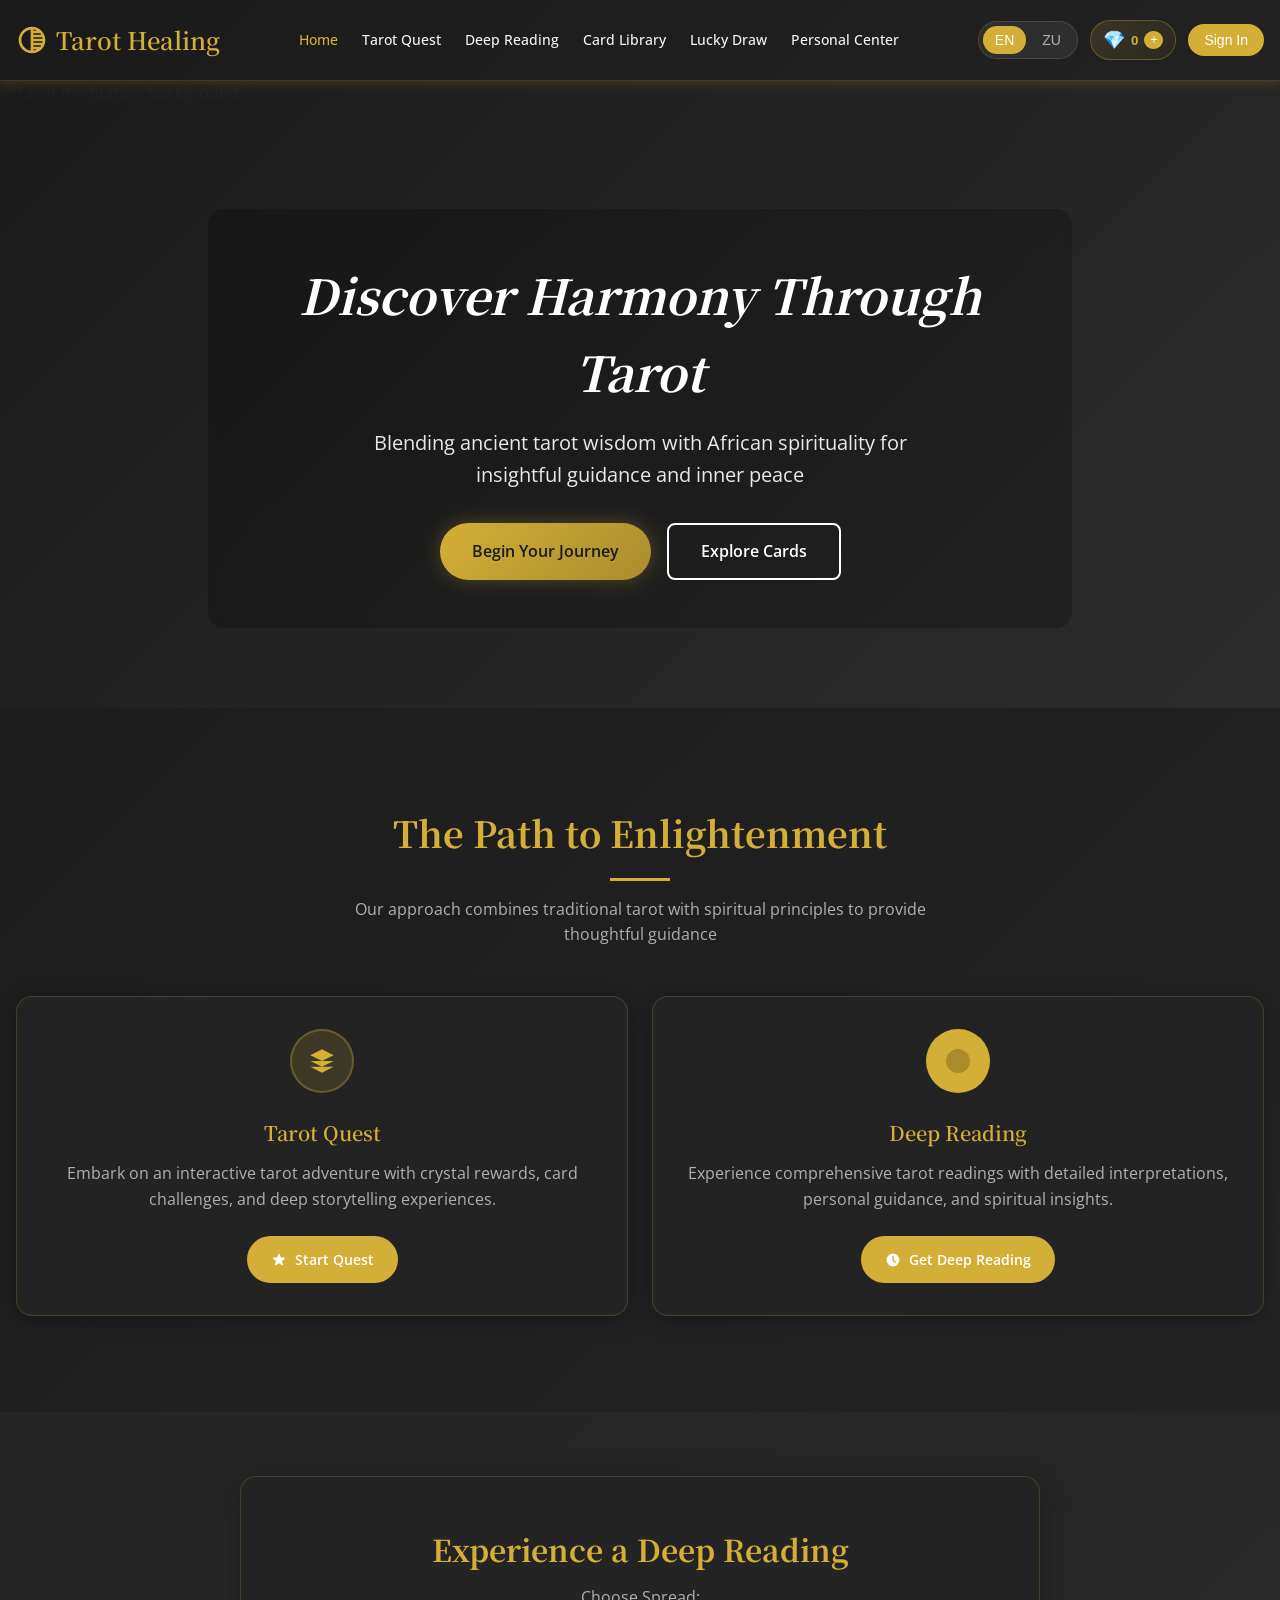
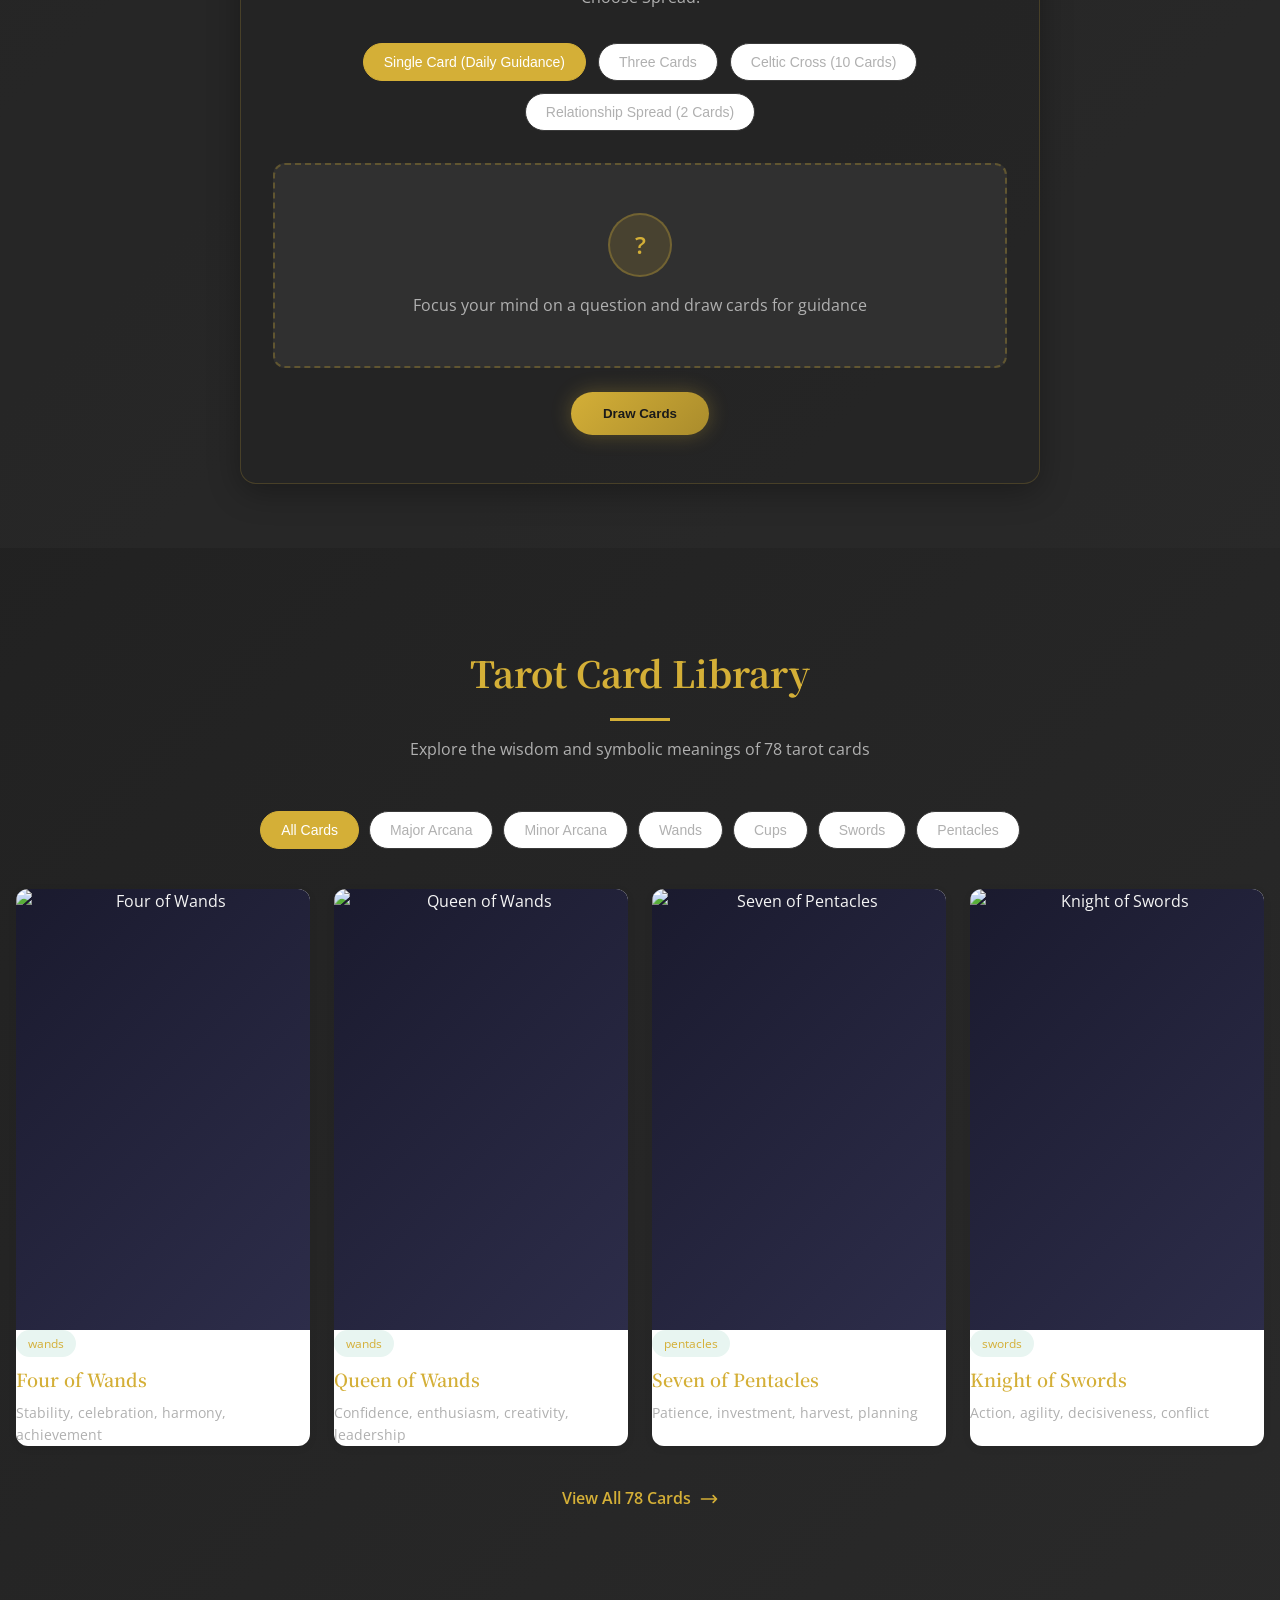
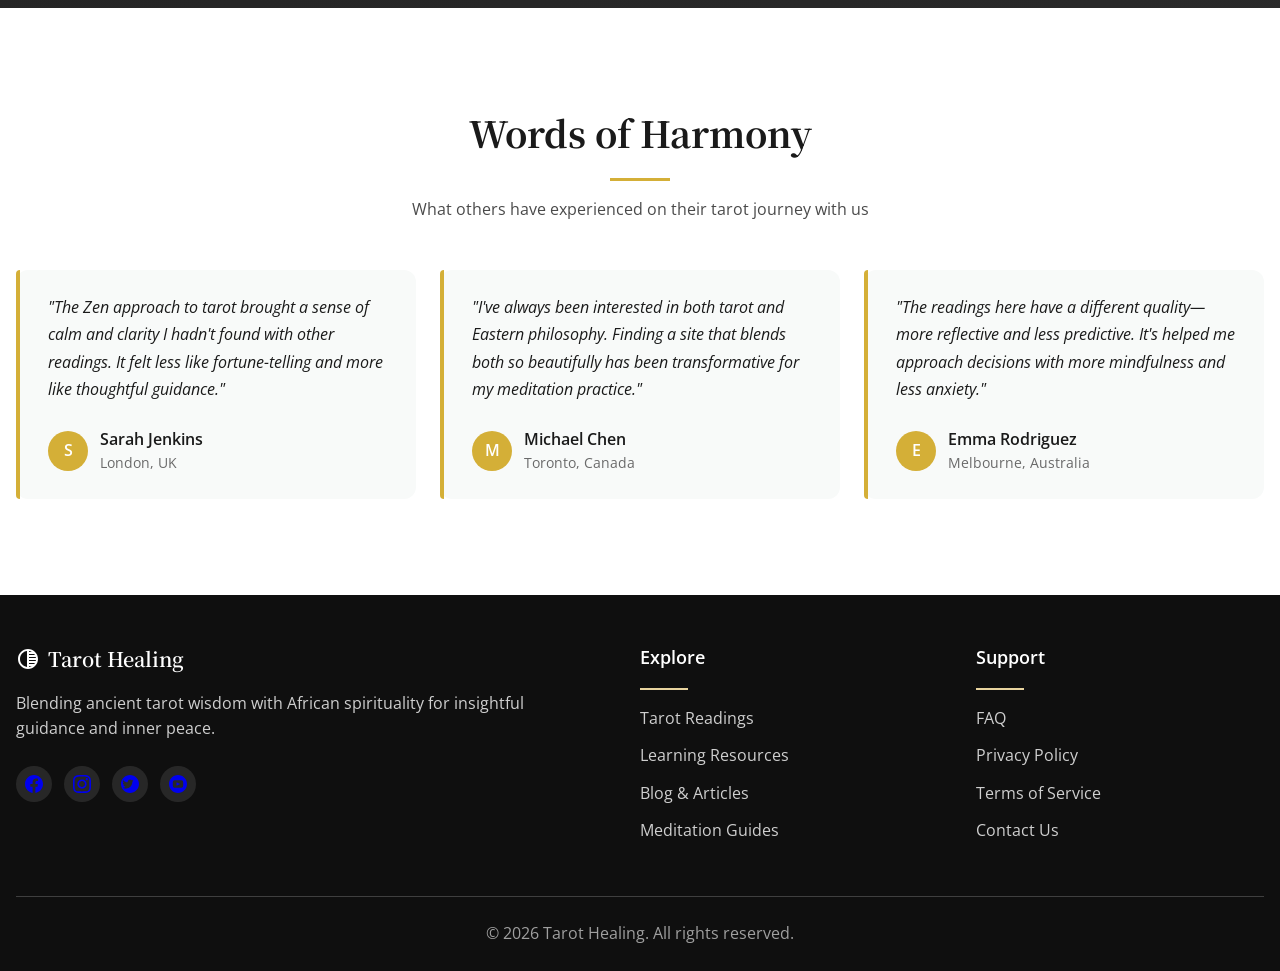
==== index.html @ b807c0f8 "feat:初始化代码" ====
<!DOCTYPE html>
<html lang="en">
<head>
    <meta charset="UTF-8">
    <meta name="viewport" content="width=device-width, initial-scale=1.0">
    <title>Tarot Healing - Spiritual Card Readings</title>
    <meta name="description" content="Blending ancient tarot wisdom with African spirituality for insightful guidance and inner peace">
    <link rel="preconnect" href="https://fonts.googleapis.com">
    <link rel="preconnect" href="https://fonts.gstatic.com" crossorigin>
    <link href="https://fonts.googleapis.com/css2?family=Noto+Serif+SC:wght@400;500;600;700&family=Open+Sans:wght@300;400;500;600;700&display=swap" rel="stylesheet">
    <link rel="stylesheet" href="styles.css">
</head>
<body>
    <!-- Header -->
    <header class="header">
        <div class="header-container">
            <nav class="header-nav">
                <!-- Logo -->
                <a href="index.html" class="logo">
                    <svg class="logo-icon" viewBox="0 0 24 24" fill="currentColor">
                        <path d="M12 2C6.48 2 2 6.48 2 12s4.48 10 10 10 10-4.48 10-10S17.52 2 12 2zm-1 17.93c-3.94-.49-7-3.85-7-7.93s3.05-7.44 7-7.93v15.86zm2-15.86c1.03.13 2 .45 2.87.93H13v-.93zM13 7h5.24c.25.31.48.65.68 1H13V7zm0 3h6.74c.08.33.15.66.19 1H13v-1zm0 9.93V19h2.87c-.87.48-1.84.8-2.87.93zM18.24 17H13v-1h5.92c-.2.35-.43.69-.68 1zm1.5-3H13v-1h6.93c-.04.34-.11.67-.19 1z"/>
                    </svg>
                    <span class="logo-text mystical-text">Tarot Healing</span>
                </a>

                <!-- Desktop Navigation -->
                <ul class="nav-menu">
                    <li><a href="index.html" class="nav-link active" data-i18n="home">Home</a></li>
                    <li><a href="tarot-quest.html" class="nav-link" data-i18n="tarotQuest">Tarot Quest</a></li>
                    <li><a href="deep-reading.html" class="nav-link" data-i18n="deepReading">Deep Reading</a></li>
                    <li><a href="card-library.html" class="nav-link" data-i18n="cardLibrary">Card Library</a></li>
                    <li><a href="lucky-draw.html" class="nav-link" data-i18n="luckyDraw">Lucky Draw</a></li>
                    <li><a href="personal-center.html" class="nav-link" data-i18n="personalCenter">Personal Center</a></li>
                </ul>

                <!-- Right Side Actions -->
                <div class="header-actions">
                    <!-- Language Switcher -->
                    <div class="lang-switcher">
                        <button class="lang-btn active" data-lang="en">EN</button>
                        <button class="lang-btn" data-lang="zu">ZU</button>
                    </div>

                    <!-- Crystal Balance -->
                    <button class="crystal-btn" id="crystalBtn">
                        <span class="crystal-icon">💎</span>
                        <span class="crystal-count" id="crystalCount">0</span>
                        <span class="crystal-plus">+</span>
                    </button>

                    <!-- Sign In Button -->
                    <button class="signin-btn" data-i18n="signIn">Sign In</button>

                    <!-- Mobile Menu Button -->
                    <button class="mobile-menu-btn" id="mobileMenuBtn">
                        <svg class="menu-icon" fill="none" stroke="currentColor" viewBox="0 0 24 24">
                            <path stroke-linecap="round" stroke-linejoin="round" stroke-width="2" d="M4 6h16M4 12h16M4 18h16"/>
                        </svg>
                    </button>
                </div>
            </nav>

            <!-- Mobile Navigation -->
            <div class="mobile-menu" id="mobileMenu">
                <div class="mobile-lang-switcher">
                    <button class="mobile-lang-btn active" data-lang="en">English</button>
                    <button class="mobile-lang-btn" data-lang="zu">isiZulu</button>
                </div>
                <ul class="mobile-nav-list">
                    <li><a href="index.html" class="mobile-nav-link active" data-i18n="home">Home</a></li>
                    <li><a href="tarot-quest.html" class="mobile-nav-link" data-i18n="tarotQuest">Tarot Quest</a></li>
                    <li><a href="deep-reading.html" class="mobile-nav-link" data-i18n="deepReading">Deep Reading</a></li>
                    <li><a href="card-library.html" class="mobile-nav-link" data-i18n="cardLibrary">Card Library</a></li>
                    <li><a href="lucky-draw.html" class="mobile-nav-link" data-i18n="luckyDraw">Lucky Draw</a></li>
                    <li><a href="daily-inspiration.html" class="mobile-nav-link" data-i18n="dailyInspiration">Daily Inspiration</a></li>
                    <li><a href="personal-center.html" class="mobile-nav-link" data-i18n="personalCenter">Personal Center</a></li>
                </ul>
            </div>
        </div>
    </header>

    <!-- Main Content -->
    <main>
        <!-- Hero Section -->
        <section class="hero">
            <div class="hero-bg">
                <img src="https://ext.same-assets.com/2618794310/1359253305.jpeg" alt="Tarot meditation background" class="hero-img">
                <div class="hero-gradient"></div>
            </div>
            <div class="hero-content">
                <div class="hero-box">
                    <h1 class="hero-title mystical-text" data-i18n="heroTitle">Discover Harmony Through Tarot</h1>
                    <p class="hero-subtitle" data-i18n="heroSubtitle">Blending ancient tarot wisdom with African spirituality for insightful guidance and inner peace</p>
                    <div class="hero-buttons">
                        <a href="deep-reading.html" class="btn-primary" data-i18n="beginJourney">Begin Your Journey</a>
                        <a href="card-library.html" class="btn-outline" data-i18n="exploreCards">Explore Cards</a>
                    </div>
                </div>
            </div>
        </section>

        <!-- Path to Enlightenment Section -->
        <section class="path-section">
            <div class="section-header">
                <h2 class="section-title mystical-text" data-i18n="pathToEnlightenment">The Path to Enlightenment</h2>
                <div class="section-divider"></div>
                <p class="section-subtitle" data-i18n="pathDescription">Our approach combines traditional tarot with spiritual principles to provide thoughtful guidance</p>
            </div>

            <div class="feature-grid">
                <!-- Tarot Quest Card -->
                <a href="tarot-quest.html" class="feature-card">
                    <div class="feature-icon">
                        <svg viewBox="0 0 24 24" fill="currentColor">
                            <path d="M12 2L2 7l10 5 10-5-10-5zM2 17l10 5 10-5M2 12l10 5 10-5"/>
                        </svg>
                    </div>
                    <h3 class="feature-title mystical-text" data-i18n="tarotQuestTitle">Tarot Quest</h3>
                    <p class="feature-desc" data-i18n="tarotQuestDesc">Embark on an interactive tarot adventure with crystal rewards, card challenges, and deep storytelling experiences.</p>
                    <div class="feature-btn-wrapper">
                        <span class="feature-btn">
                            <svg viewBox="0 0 20 20" fill="currentColor">
                                <path d="M9.049 2.927c.3-.921 1.603-.921 1.902 0l1.07 3.292a1 1 0 00.95.69h3.462c.969 0 1.371 1.24.588 1.81l-2.8 2.034a1 1 0 00-.364 1.118l1.07 3.292c.3.921-.755 1.688-1.54 1.118l-2.8-2.034a1 1 0 00-1.175 0l-2.8 2.034c-.784.57-1.838-.197-1.539-1.118l1.07-3.292a1 1 0 00-.364-1.118L2.98 8.72c-.783-.57-.38-1.81.588-1.81h3.461a1 1 0 00.951-.69l1.07-3.292z"/>
                            </svg>
                            <span data-i18n="startQuest">Start Quest</span>
                        </span>
                    </div>
                </a>

                <!-- Deep Reading Card -->
                <a href="deep-reading.html" class="feature-card">
                    <div class="feature-icon feature-icon-alt">
                        <div class="feature-icon-inner"></div>
                    </div>
                    <h3 class="feature-title mystical-text" data-i18n="deepReadingTitle">Deep Reading</h3>
                    <p class="feature-desc" data-i18n="deepReadingDesc">Experience comprehensive tarot readings with detailed interpretations, personal guidance, and spiritual insights.</p>
                    <div class="feature-btn-wrapper">
                        <span class="feature-btn">
                            <svg viewBox="0 0 20 20" fill="currentColor">
                                <path fill-rule="evenodd" d="M10 18a8 8 0 100-16 8 8 0 000 16zm1-12a1 1 0 10-2 0v4a1 1 0 00.293.707l2.828 2.829a1 1 0 101.415-1.415L11 9.586V6z" clip-rule="evenodd"/>
                            </svg>
                            <span data-i18n="getDeepReading">Get Deep Reading</span>
                        </span>
                    </div>
                </a>
            </div>
        </section>

        <!-- Deep Reading Experience Section -->
        <section class="reading-section">
            <div class="reading-container">
                <div class="reading-box">
                    <div class="reading-header">
                        <h2 class="reading-title mystical-text" data-i18n="experienceReading">Experience a Deep Reading</h2>
                        <p class="reading-subtitle" data-i18n="chooseSpread">Choose a spread that resonates with your current needs</p>
                    </div>

                    <div class="spread-buttons">
                        <button class="spread-btn active" data-spread="single" data-i18n="singleCard">Single Card</button>
                        <button class="spread-btn" data-spread="three" data-i18n="threeCards">Three Cards</button>
                        <button class="spread-btn" data-spread="celtic" data-i18n="celticCross">Celtic Cross</button>
                        <button class="spread-btn" data-spread="relationship" data-i18n="relationship">Relationship</button>
                    </div>

                    <div class="draw-area" id="drawArea">
                        <div class="draw-placeholder">
                            <div class="draw-icon">?</div>
                            <p class="draw-text" data-i18n="focusMind">Focus your mind on a question and draw cards for guidance</p>
                        </div>
                    </div>

                    <div class="draw-button-wrapper">
                        <button class="btn-primary" id="drawCardsBtn" data-i18n="drawCards">Draw Cards</button>
                    </div>
                </div>
            </div>
        </section>

        <!-- Card Library Preview Section -->
        <section class="library-section">
            <div class="section-header">
                <h2 class="section-title mystical-text" data-i18n="cardLibraryTitle">Tarot Card Library</h2>
                <div class="section-divider"></div>
                <p class="section-subtitle" data-i18n="cardLibraryDesc">Explore the meanings and symbolism of each card in our deck</p>
            </div>

            <div class="filter-buttons">
                <button class="filter-btn active" data-filter="all" data-i18n="allCards">All Cards</button>
                <button class="filter-btn" data-filter="major" data-i18n="majorArcana">Major Arcana</button>
                <button class="filter-btn" data-filter="minor" data-i18n="minorArcana">Minor Arcana</button>
                <button class="filter-btn" data-filter="wands" data-i18n="wands">Wands</button>
                <button class="filter-btn" data-filter="cups" data-i18n="cups">Cups</button>
                <button class="filter-btn" data-filter="swords" data-i18n="swords">Swords</button>
                <button class="filter-btn" data-filter="pentacles" data-i18n="pentacles">Pentacles</button>
            </div>

            <div class="card-grid" id="cardGrid">
                <!-- Cards will be loaded by JavaScript -->
            </div>

            <div class="view-all-wrapper">
                <a href="card-library.html" class="view-all-link">
                    <span data-i18n="viewAllCards">View All 78 Cards</span>
                    <svg viewBox="0 0 24 24" fill="none" stroke="currentColor" stroke-width="2">
                        <path stroke-linecap="round" stroke-linejoin="round" d="M17 8l4 4m0 0l-4 4m4-4H3"/>
                    </svg>
                </a>
            </div>
        </section>

        <!-- Testimonials Section -->
        <section class="testimonials-section">
            <div class="testimonials-container">
                <div class="section-header">
                    <h2 class="section-title mystical-text" data-i18n="wordsOfHarmony">Words of Harmony</h2>
                    <div class="section-divider"></div>
                    <p class="section-subtitle" data-i18n="testimonialsDesc">What others have experienced on their tarot journey with us</p>
                </div>

                <div class="testimonial-grid">
                    <div class="testimonial-card">
                        <p class="testimonial-text">"The Zen approach to tarot brought a sense of calm and clarity I hadn't found with other readings. It felt less like fortune-telling and more like thoughtful guidance."</p>
                        <div class="testimonial-author">
                            <div class="author-avatar">S</div>
                            <div class="author-info">
                                <p class="author-name">Sarah Jenkins</p>
                                <p class="author-location">London, UK</p>
                            </div>
                        </div>
                    </div>

                    <div class="testimonial-card">
                        <p class="testimonial-text">"I've always been interested in both tarot and Eastern philosophy. Finding a site that blends both so beautifully has been transformative for my meditation practice."</p>
                        <div class="testimonial-author">
                            <div class="author-avatar">M</div>
                            <div class="author-info">
                                <p class="author-name">Michael Chen</p>
                                <p class="author-location">Toronto, Canada</p>
                            </div>
                        </div>
                    </div>

                    <div class="testimonial-card">
                        <p class="testimonial-text">"The readings here have a different quality—more reflective and less predictive. It's helped me approach decisions with more mindfulness and less anxiety."</p>
                        <div class="testimonial-author">
                            <div class="author-avatar">E</div>
                            <div class="author-info">
                                <p class="author-name">Emma Rodriguez</p>
                                <p class="author-location">Melbourne, Australia</p>
                            </div>
                        </div>
                    </div>
                </div>
            </div>
        </section>
    </main>

    <!-- Footer -->
    <footer class="footer">
        <div class="footer-container">
            <div class="footer-grid">
                <!-- About Section -->
                <div class="footer-about">
                    <div class="footer-logo">
                        <svg viewBox="0 0 24 24" fill="currentColor">
                            <path d="M12 2C6.48 2 2 6.48 2 12s4.48 10 10 10 10-4.48 10-10S17.52 2 12 2zm-1 17.93c-3.94-.49-7-3.85-7-7.93s3.05-7.44 7-7.93v15.86zm2-15.86c1.03.13 2 .45 2.87.93H13v-.93zM13 7h5.24c.25.31.48.65.68 1H13V7zm0 3h6.74c.08.33.15.66.19 1H13v-1zm0 9.93V19h2.87c-.87.48-1.84.8-2.87.93zM18.24 17H13v-1h5.92c-.2.35-.43.69-.68 1zm1.5-3H13v-1h6.93c-.04.34-.11.67-.19 1z"/>
                        </svg>
                        <span class="mystical-text">Tarot Healing</span>
                    </div>
                    <p class="footer-desc" data-i18n="aboutDesc">Blending ancient tarot wisdom with African spirituality for insightful guidance and inner peace.</p>
                    <div class="social-links">
                        <a href="#" class="social-link">
                            <svg viewBox="0 0 24 24" fill="currentColor"><path d="M24 12.073c0-6.627-5.373-12-12-12s-12 5.373-12 12c0 5.99 4.388 10.954 10.125 11.854v-8.385H7.078v-3.47h3.047V9.43c0-3.007 1.792-4.669 4.533-4.669 1.312 0 2.686.235 2.686.235v2.953H15.83c-1.491 0-1.956.925-1.956 1.874v2.25h3.328l-.532 3.47h-2.796v8.385C19.612 23.027 24 18.062 24 12.073z"/></svg>
                        </a>
                        <a href="#" class="social-link">
                            <svg viewBox="0 0 24 24" fill="currentColor"><path d="M12 2.163c3.204 0 3.584.012 4.85.07 3.252.148 4.771 1.691 4.919 4.919.058 1.265.069 1.645.069 4.849 0 3.205-.012 3.584-.069 4.849-.149 3.225-1.664 4.771-4.919 4.919-1.266.058-1.644.07-4.85.07-3.204 0-3.584-.012-4.849-.07-3.26-.149-4.771-1.699-4.919-4.92-.058-1.265-.07-1.644-.07-4.849 0-3.204.013-3.583.07-4.849.149-3.227 1.664-4.771 4.919-4.919 1.266-.057 1.645-.069 4.849-.069zm0-2.163c-3.259 0-3.667.014-4.947.072-4.358.2-6.78 2.618-6.98 6.98-.059 1.281-.073 1.689-.073 4.948 0 3.259.014 3.668.072 4.948.2 4.358 2.618 6.78 6.98 6.98 1.281.058 1.689.072 4.948.072 3.259 0 3.668-.014 4.948-.072 4.354-.2 6.782-2.618 6.979-6.98.059-1.28.073-1.689.073-4.948 0-3.259-.014-3.667-.072-4.947-.196-4.354-2.617-6.78-6.979-6.98-1.281-.059-1.69-.073-4.949-.073zm0 5.838c-3.403 0-6.162 2.759-6.162 6.162s2.759 6.163 6.162 6.163 6.162-2.759 6.162-6.163c0-3.403-2.759-6.162-6.162-6.162zm0 10.162c-2.209 0-4-1.79-4-4 0-2.209 1.791-4 4-4s4 1.791 4 4c0 2.21-1.791 4-4 4zm6.406-11.845c-.796 0-1.441.645-1.441 1.44s.645 1.44 1.441 1.44c.795 0 1.439-.645 1.439-1.44s-.644-1.44-1.439-1.44z"/></svg>
                        </a>
                        <a href="#" class="social-link">
                            <svg viewBox="0 0 24 24" fill="currentColor"><path d="M12 0C5.373 0 0 5.373 0 12s5.373 12 12 12 12-5.373 12-12S18.627 0 12 0zm3.066 9.067c.006.131.006.263.006.395 0 4.043-3.078 8.705-8.706 8.705-1.727 0-3.337-.507-4.688-1.373.249.029.483.042.733.042 1.43 0 2.746-.49 3.793-1.314-1.336-.028-2.464-.904-2.851-2.116.188.028.376.044.572.044.277 0 .549-.04.805-.112-1.396-.28-2.447-1.512-2.447-2.992v-.039c.41.228.879.366 1.378.384-.82-.548-1.36-1.483-1.36-2.543 0-.561.152-1.085.416-1.536 1.504 1.848 3.757 3.062 6.295 3.19-.051-.225-.078-.458-.078-.698 0-1.686 1.367-3.054 3.054-3.054.879 0 1.673.371 2.23.966.696-.137 1.354-.392 1.945-.744-.228.712-.712 1.312-1.343 1.691.62-.073 1.21-.235 1.759-.475-.41.614-.932 1.152-1.528 1.582z"/></svg>
                        </a>
                        <a href="#" class="social-link">
                            <svg viewBox="0 0 24 24" fill="currentColor"><path d="M12 0C5.373 0 0 5.373 0 12s5.373 12 12 12 12-5.373 12-12S18.627 0 12 0zm4.441 16.892c-2.102.144-6.784.144-8.883 0C5.282 16.736 5.017 15.622 5 12c.017-3.629.285-4.736 2.558-4.892 2.099-.144 6.782-.144 8.883 0C18.718 7.264 18.982 8.378 19 12c-.018 3.629-.285 4.736-2.559 4.892zM10 9.658l4.917 2.338L10 14.342V9.658z"/></svg>
                        </a>
                    </div>
                </div>

                <!-- Explore Links -->
                <div class="footer-links">
                    <h3 class="footer-title" data-i18n="explore">Explore</h3>
                    <div class="footer-divider"></div>
                    <ul class="footer-list">
                        <li><a href="deep-reading.html" data-i18n="tarotReadings">Tarot Readings</a></li>
                        <li><a href="card-library.html" data-i18n="learningResources">Learning Resources</a></li>
                        <li><a href="daily-inspiration.html" data-i18n="blogArticles">Blog & Articles</a></li>
                        <li><a href="index.html" data-i18n="meditationGuides">Meditation Guides</a></li>
                    </ul>
                </div>

                <!-- Support Links -->
                <div class="footer-links">
                    <h3 class="footer-title" data-i18n="support">Support</h3>
                    <div class="footer-divider"></div>
                    <ul class="footer-list">
                        <li><a href="#" data-i18n="faq">FAQ</a></li>
                        <li><a href="#" data-i18n="privacyPolicy">Privacy Policy</a></li>
                        <li><a href="#" data-i18n="termsOfService">Terms of Service</a></li>
                        <li><a href="#" data-i18n="contactUs">Contact Us</a></li>
                    </ul>
                </div>
            </div>

            <div class="footer-bottom">
                <p>&copy; <span id="year"></span> Tarot Healing. <span data-i18n="copyright">All rights reserved.</span></p>
            </div>
        </div>
    </footer>

    <!-- Crystal Shop Modal -->
    <div class="modal" id="crystalShopModal">
        <div class="modal-overlay"></div>
        <div class="modal-content">
            <button class="modal-close" id="modalClose">&times;</button>
            <h2 class="modal-title mystical-text" data-i18n="buyCrystals">Buy Crystals</h2>
            <p class="modal-subtitle"><span data-i18n="currentBalance">Current Balance</span>: <span id="modalCrystalCount">0</span> 💎</p>
            <div class="crystal-packages">
                <div class="package" data-package="5">
                    <div class="package-crystals">5 💎</div>
                    <div class="package-price">$0.99</div>
                </div>
                <div class="package popular" data-package="10">
                    <div class="package-badge">Popular</div>
                    <div class="package-crystals">10 💎</div>
                    <div class="package-price">$1.49</div>
                </div>
                <div class="package" data-package="25">
                    <div class="package-crystals">25 💎</div>
                    <div class="package-price">$2.99</div>
                </div>
                <div class="package" data-package="50">
                    <div class="package-crystals">50 💎</div>
                    <div class="package-price">$4.99</div>
                </div>
                <div class="package" data-package="100">
                    <div class="package-crystals">100 💎</div>
                    <div class="package-price">$8.99</div>
                </div>
            </div>
            <button class="btn-primary modal-buy-btn" data-i18n="buyNow">Buy Now</button>
        </div>
    </div>

    <!-- Scripts -->
    <script src="tarot-data.js"></script>
    <script src="i18n.js"></script>
    <script src="crystal-store.js"></script>
    <script src="main.js"></script>
    <script>
        // Update year
        document.getElementById('year').textContent = new Date().getFullYear();
    </script>
</body>
</html>
---- styles.css ----
/* ==================== Tarot Healing - Exact Source Replica ==================== */

@import url('https://fonts.googleapis.com/css2?family=Noto+Serif+SC:wght@400;500;600;700&family=Open+Sans:wght@300;400;500;600;700&display=swap');

:root {
  --primary: #d4af37;
  --primary-dark: #aa8c2c;
  --primary-light: #e8d49f;
  --secondary: #d4af37;
  --background: #1a1a1a;
  --background-dark: #0f0f0f;
  --text: #f5f5f5;
  --text-light: #b0b0b0;
  --card-bg: #252525;
  --border: #3a3a3a;
  --shadow: rgba(0, 0, 0, 0.3);
  --gold-glow: rgba(212, 175, 55, 0.2);
}

* {
  box-sizing: border-box;
  margin: 0;
  padding: 0;
}

html {
  scroll-behavior: smooth;
}

body {
  font-family: 'Open Sans', sans-serif;
  background: linear-gradient(135deg, #1a1a1a 0%, #2d2d2d 100%);
  color: var(--text);
  line-height: 1.6;
  min-height: 100vh;
}

.mystical-text {
  font-family: 'Noto Serif SC', serif;
}

/* ==================== Header ==================== */
.header {
  background: linear-gradient(135deg, #1a1a1a 0%, #222222 100%);
  box-shadow: 0 2px 12px var(--gold-glow);
  border-bottom: 1px solid rgba(212, 175, 55, 0.2);
  position: sticky;
  top: 0;
  z-index: 40;
}

.header-container {
  max-width: 1280px;
  margin: 0 auto;
  padding: 0 16px;
}

.header-nav {
  display: flex;
  align-items: center;
  justify-content: space-between;
  height: 64px;
}

@media (min-width: 768px) {
  .header-nav {
    height: 80px;
  }
}

/* Logo */
.logo {
  display: flex;
  align-items: center;
  gap: 8px;
  text-decoration: none;
}

.logo-icon {
  width: 32px;
  height: 32px;
  color: var(--primary);
}

.logo-text {
  font-size: 1.25rem;
  font-weight: 600;
  color: var(--primary);
}

@media (min-width: 768px) {
  .logo-text {
    font-size: 1.5rem;
  }
}

/* Navigation Menu */
.nav-menu {
  display: none;
  align-items: center;
  gap: 16px;
  list-style: none;
}

@media (min-width: 1024px) {
  .nav-menu {
    display: flex;
    gap: 24px;
  }
}

.nav-link {
  color: var(--text);
  text-decoration: none;
  font-size: 0.875rem;
  font-weight: 500;
  transition: color 0.3s ease;
}

.nav-link:hover,
.nav-link.active {
  color: var(--primary);
}

/* Header Actions */
.header-actions {
  display: flex;
  align-items: center;
  gap: 12px;
}

/* Language Switcher */
.lang-switcher {
  display: none;
  align-items: center;
  gap: 4px;
  background: rgba(61, 61, 61, 0.5);
  border: 1px solid rgba(212, 175, 55, 0.2);
  border-radius: 9999px;
  padding: 4px;
}

@media (min-width: 640px) {
  .lang-switcher {
    display: flex;
  }
}

.lang-btn {
  padding: 6px 12px;
  border-radius: 9999px;
  font-size: 0.875rem;
  font-weight: 500;
  border: none;
  cursor: pointer;
  transition: all 0.3s ease;
  background: transparent;
  color: var(--text-light);
}

.lang-btn.active {
  background: var(--primary);
  color: white;
}

.lang-btn:hover:not(.active) {
  color: var(--primary);
}

/* Crystal Button */
.crystal-btn {
  display: flex;
  align-items: center;
  gap: 6px;
  background: linear-gradient(135deg, rgba(212, 175, 55, 0.15) 0%, rgba(212, 175, 55, 0.05) 100%);
  padding: 8px 12px;
  border-radius: 9999px;
  border: 1px solid rgba(212, 175, 55, 0.3);
  cursor: pointer;
  transition: all 0.3s ease;
}

.crystal-btn:hover {
  box-shadow: 0 0 12px rgba(212, 175, 55, 0.4);
  border-color: rgba(212, 175, 55, 0.6);
}

.crystal-icon {
  font-size: 1.125rem;
}

.crystal-count {
  font-weight: 600;
  color: var(--primary);
}

.crystal-plus {
  display: none;
  font-size: 0.75rem;
  background: var(--primary);
  color: white;
  padding: 2px 6px;
  border-radius: 9999px;
}

@media (min-width: 640px) {
  .crystal-plus {
    display: inline;
  }
}

/* Sign In Button */
.signin-btn {
  display: none;
  background: var(--primary);
  color: white;
  padding: 8px 16px;
  border-radius: 9999px;
  font-size: 0.875rem;
  font-weight: 500;
  border: none;
  cursor: pointer;
  transition: background 0.3s ease;
}

.signin-btn:hover {
  background: var(--primary-dark);
}

@media (min-width: 768px) {
  .signin-btn {
    display: block;
  }
}

/* Mobile Menu Button */
.mobile-menu-btn {
  display: block;
  padding: 8px;
  background: none;
  border: none;
  cursor: pointer;
}

@media (min-width: 1024px) {
  .mobile-menu-btn {
    display: none;
  }
}

.menu-icon {
  width: 24px;
  height: 24px;
  color: var(--text);
}

/* Mobile Menu */
.mobile-menu {
  display: none;
  padding: 16px 0;
  border-top: 1px solid var(--border);
}

.mobile-menu.active {
  display: block;
}

.mobile-lang-switcher {
  display: flex;
  justify-content: center;
  gap: 8px;
  margin-bottom: 16px;
}

.mobile-lang-btn {
  padding: 8px 16px;
  border-radius: 9999px;
  font-size: 0.875rem;
  font-weight: 500;
  border: none;
  cursor: pointer;
  background: var(--background);
  color: var(--text-light);
}

.mobile-lang-btn.active {
  background: var(--primary);
  color: white;
}

.mobile-nav-list {
  list-style: none;
}

.mobile-nav-link {
  display: block;
  padding: 12px 16px;
  color: var(--text);
  text-decoration: none;
  border-radius: 8px;
  transition: background 0.3s ease;
}

.mobile-nav-link:hover,
.mobile-nav-link.active {
  background: var(--background);
  color: var(--primary);
}

/* ==================== Hero Section ==================== */
.hero {
  position: relative;
  min-height: 500px;
  overflow: hidden;
}

@media (min-width: 768px) {
  .hero {
    min-height: 600px;
  }
}

.hero-bg {
  position: absolute;
  inset: 0;
}

.hero-img {
  width: 100%;
  height: 100%;
  object-fit: cover;
}

.hero-gradient {
  position: absolute;
  inset: 0;
  background: linear-gradient(135deg, rgba(26, 26, 26, 0.98) 0%, rgba(45, 45, 45, 0.95) 100%);
}

.hero-content {
  position: relative;
  z-index: 10;
  max-width: 896px;
  margin: 0 auto;
  padding: 80px 16px 60px;
  text-align: center;
  color: white;
}

@media (min-width: 768px) {
  .hero-content {
    padding: 128px 16px 80px;
  }
}

.hero-box {
  background: rgba(0, 0, 0, 0.2);
  backdrop-filter: blur(4px);
  border-radius: 16px;
  padding: 32px 24px;
}

@media (min-width: 768px) {
  .hero-box {
    padding: 48px 32px;
  }
}

.hero-title {
  font-size: 1.875rem;
  font-weight: 700;
  margin-bottom: 16px;
  font-style: italic;
}

@media (min-width: 768px) {
  .hero-title {
    font-size: 3rem;
  }
}

.hero-subtitle {
  font-size: 1.125rem;
  color: rgba(255, 255, 255, 0.9);
  margin-bottom: 32px;
  max-width: 600px;
  margin-left: auto;
  margin-right: auto;
}

@media (min-width: 768px) {
  .hero-subtitle {
    font-size: 1.25rem;
  }
}

.hero-buttons {
  display: flex;
  flex-direction: column;
  gap: 16px;
  justify-content: center;
}

@media (min-width: 640px) {
  .hero-buttons {
    flex-direction: row;
  }
}

/* Buttons */
.btn-primary {
  background: linear-gradient(135deg, #d4af37 0%, #aa8c2c 100%);
  color: #1a1a1a;
  padding: 14px 32px;
  border-radius: 9999px;
  font-weight: 600;
  transition: all 0.3s ease;
  border: none;
  cursor: pointer;
  text-decoration: none;
  display: inline-flex;
  align-items: center;
  justify-content: center;
  box-shadow: 0 0 20px rgba(212, 175, 55, 0.3);
}

.btn-primary:hover {
  background: linear-gradient(135deg, #e8d49f 0%, #c2a940 100%);
  transform: translateY(-2px);
  box-shadow: 0 0 30px rgba(212, 175, 55, 0.5);
}

.btn-outline {
  background-color: transparent;
  color: white;
  padding: 14px 32px;
  border-radius: 8px;
  font-weight: 600;
  transition: all 0.3s ease;
  border: 2px solid white;
  cursor: pointer;
  text-decoration: none;
  display: inline-flex;
  align-items: center;
  justify-content: center;
}

.btn-outline:hover {
  background-color: rgba(255, 255, 255, 0.15);
  transform: translateY(-2px);
}

/* ==================== Section Headers ==================== */
.section-header {
  text-align: center;
  margin-bottom: 48px;
}

.section-title {
  font-size: 1.5rem;
  font-weight: 700;
  color: var(--primary);
  margin-bottom: 12px;
}

@media (min-width: 768px) {
  .section-title {
    font-size: 2.25rem;
  }
}

.section-divider {
  width: 60px;
  height: 3px;
  background-color: var(--primary);
  margin: 16px auto;
}

.section-subtitle {
  color: var(--text-light);
  max-width: 600px;
  margin: 0 auto;
}

/* ==================== Path Section ==================== */
.path-section {
  padding: 64px 16px;
  max-width: 1280px;
  margin: 0 auto;
}

@media (min-width: 768px) {
  .path-section {
    padding: 96px 16px;
  }
}

.feature-grid {
  display: grid;
  grid-template-columns: 1fr;
  gap: 24px;
}

@media (min-width: 768px) {
  .feature-grid {
    grid-template-columns: repeat(2, 1fr);
  }
}

.feature-card {
  background: rgba(37, 37, 37, 0.8);
  border: 1px solid rgba(212, 175, 55, 0.2);
  border-radius: 16px;
  padding: 32px;
  box-shadow: 0 4px 20px rgba(0, 0, 0, 0.3);
  transition: all 0.3s ease;
  text-decoration: none;
  color: inherit;
  display: block;
}

.feature-card:hover {
  box-shadow: 0 0 30px rgba(212, 175, 55, 0.3);
  transform: translateY(-4px);
  border-color: rgba(212, 175, 55, 0.5);
}

.feature-icon {
  width: 64px;
  height: 64px;
  background: rgba(212, 175, 55, 0.15);
  border: 2px solid rgba(212, 175, 55, 0.3);
  border-radius: 50%;
  display: flex;
  align-items: center;
  justify-content: center;
  margin: 0 auto 24px;
  transition: all 0.3s ease;
}

.feature-icon svg {
  width: 28px;
  height: 28px;
  color: var(--primary);
}

.feature-card:hover .feature-icon {
  background: var(--primary);
}

.feature-card:hover .feature-icon svg {
  color: white;
}

.feature-icon-alt {
  background: var(--primary);
}

.feature-icon-inner {
  width: 24px;
  height: 24px;
  background: var(--primary-dark);
  border-radius: 50%;
}

.feature-title {
  font-size: 1.25rem;
  font-weight: 600;
  color: var(--secondary);
  text-align: center;
  margin-bottom: 12px;
}

.feature-desc {
  color: var(--text-light);
  text-align: center;
  margin-bottom: 24px;
  line-height: 1.6;
}

.feature-btn-wrapper {
  text-align: center;
}

.feature-btn {
  display: inline-flex;
  align-items: center;
  gap: 8px;
  background: var(--primary);
  color: white;
  padding: 12px 24px;
  border-radius: 9999px;
  font-weight: 600;
  font-size: 0.9rem;
  transition: background 0.3s ease;
}

.feature-card:hover .feature-btn {
  background: var(--primary-dark);
}

.feature-btn svg {
  width: 16px;
  height: 16px;
}

/* ==================== Reading Section ==================== */
.reading-section {
  padding: 64px 16px;
  background: rgba(45, 45, 45, 0.5);
}

.reading-container {
  max-width: 800px;
  margin: 0 auto;
}

.reading-box {
  background: rgba(37, 37, 37, 0.9);
  border: 1px solid rgba(212, 175, 55, 0.2);
  border-radius: 16px;
  padding: 32px 24px;
  box-shadow: 0 8px 32px rgba(0, 0, 0, 0.3);
}

@media (min-width: 768px) {
  .reading-box {
    padding: 48px 32px;
  }
}

.reading-header {
  text-align: center;
  margin-bottom: 32px;
}

.reading-title {
  font-size: 1.5rem;
  font-weight: 700;
  color: var(--primary);
  margin-bottom: 12px;
}

@media (min-width: 768px) {
  .reading-title {
    font-size: 1.875rem;
  }
}

.reading-subtitle {
  color: var(--text-light);
}

.spread-buttons {
  display: flex;
  flex-wrap: wrap;
  justify-content: center;
  gap: 12px;
  margin-bottom: 32px;
}

.spread-btn {
  padding: 10px 20px;
  border-radius: 9999px;
  font-size: 0.875rem;
  font-weight: 500;
  cursor: pointer;
  transition: all 0.3s ease;
  border: 1px solid var(--border);
  background: white;
  color: var(--text-light);
}

.spread-btn:hover {
  border-color: var(--primary);
}

.spread-btn.active {
  background: var(--primary);
  color: white;
  border-color: var(--primary);
}

.draw-area {
  background: rgba(60, 60, 60, 0.5);
  border: 2px dashed rgba(212, 175, 55, 0.3);
  border-radius: 12px;
  padding: 48px 32px;
  margin-bottom: 24px;
  min-height: 200px;
  display: flex;
  flex-direction: column;
  align-items: center;
  justify-content: center;
}

.draw-placeholder {
  text-align: center;
}

.draw-icon {
  width: 64px;
  height: 64px;
  background: rgba(212, 175, 55, 0.15);
  border: 2px solid rgba(212, 175, 55, 0.3);
  border-radius: 50%;
  display: flex;
  align-items: center;
  justify-content: center;
  margin: 0 auto 16px;
  font-size: 1.5rem;
  color: var(--primary);
  font-weight: 600;
}

.draw-text {
  color: var(--text-light);
}

.draw-button-wrapper {
  text-align: center;
}

/* ==================== Drawn Cards Display ==================== */
.drawn-cards {
  display: flex;
  flex-wrap: wrap;
  gap: 24px;
  justify-content: center;
  align-items: center;
}

.drawn-card {
  display: flex;
  flex-direction: column;
  align-items: center;
  gap: 12px;
  animation: fadeInUp 0.3s ease;
}

.drawn-card img {
  width: 150px;
  height: auto;
  border-radius: 8px;
  box-shadow: 0 4px 12px rgba(0, 0, 0, 0.15);
  display: block;
  max-width: 100%;
  max-height: 100%;
}

.drawn-card p {
  color: white;
  font-weight: 600;
  text-align: center;
  font-size: 0.95rem;
}

@keyframes fadeInUp {
  from {
    opacity: 0;
    transform: translateY(20px);
  }
  to {
    opacity: 1;
    transform: translateY(0);
  }
}

/* ==================== Library Section ==================== */
.library-section {
  padding: 64px 16px;
  max-width: 1280px;
  margin: 0 auto;
}

@media (min-width: 768px) {
  .library-section {
    padding: 96px 16px;
  }
}

.filter-buttons {
  display: flex;
  flex-wrap: wrap;
  justify-content: center;
  gap: 10px;
  margin-bottom: 40px;
}

.filter-btn {
  padding: 10px 20px;
  border-radius: 9999px;
  font-size: 0.875rem;
  font-weight: 500;
  cursor: pointer;
  transition: all 0.3s ease;
  border: 1px solid var(--border);
  background: white;
  color: var(--text-light);
}

.filter-btn:hover,
.filter-btn.active {
  background: var(--primary);
  color: white;
  border-color: var(--primary);
}

.card-grid {
  display: grid;
  grid-template-columns: repeat(2, 1fr);
  gap: 16px;
}

@media (min-width: 640px) {
  .card-grid {
    grid-template-columns: repeat(3, 1fr);
    gap: 24px;
  }
}

@media (min-width: 1024px) {
  .card-grid {
    grid-template-columns: repeat(4, 1fr);
  }
}

.tarot-card {
  background: white;
  border-radius: 12px;
  overflow: hidden;
  box-shadow: 0 2px 10px rgba(0, 0, 0, 0.06);
  transition: all 0.3s ease;
  cursor: pointer;
}

.tarot-card:hover {
  transform: translateY(-8px);
  box-shadow: 0 12px 30px rgba(0, 0, 0, 0.12);
}

.card-image {
  aspect-ratio: 2/3;
  position: relative;
  overflow: hidden;
  background: linear-gradient(135deg, #1a1a2e 0%, #2d2d4a 100%);
}

.card-image img {
  width: 100%;
  height: 100%;
  object-fit: cover;
    display: block;
    max-width: 100%;
    max-height: 100%;
  text-align: center;
}

.card-info h3 {
  font-size: 1.125rem;
  font-weight: 600;
  color: var(--primary);
  margin-bottom: 8px;
  font-family: 'Noto Serif SC', serif;
}

.card-category {
  display: inline-block;
  padding: 4px 12px;
  background: #e8f5f1;
  color: var(--primary);
  font-size: 0.75rem;
  border-radius: 9999px;
  margin-bottom: 8px;
}

.card-keywords {
  font-size: 0.875rem;
  color: var(--text-light);
  display: -webkit-box;
  -webkit-line-clamp: 2;
  -webkit-box-orient: vertical;
  overflow: hidden;
}

.view-all-wrapper {
  text-align: center;
  margin-top: 40px;
}

.view-all-link {
  display: inline-flex;
  align-items: center;
  gap: 8px;
  color: var(--primary);
  font-weight: 600;
  text-decoration: none;
  transition: color 0.3s ease;
}

.view-all-link:hover {
  color: var(--primary-dark);
}

.view-all-link svg {
  width: 20px;
  height: 20px;
}

/* ==================== Testimonials ==================== */
.testimonials-section {
  padding: 64px 16px;
  background: white;
}

.testimonials-section .section-title {
  color: #1a1a1a;
}

.testimonials-section .section-subtitle {
  color: #4a4a4a;
}

@media (min-width: 768px) {
  .testimonials-section {
    padding: 96px 16px;
  }
}

.testimonials-container {
  max-width: 1280px;
  margin: 0 auto;
}

.testimonial-grid {
  display: grid;
  grid-template-columns: 1fr;
  gap: 24px;
}

@media (min-width: 768px) {
  .testimonial-grid {
    grid-template-columns: repeat(3, 1fr);
  }
}

.testimonial-card {
  background: #f8faf9;
  border-radius: 12px;
  padding: 24px 24px 24px 32px;
  position: relative;
}

.testimonial-card::before {
  content: '';
  position: absolute;
  left: 0;
  top: 0;
  bottom: 0;
  width: 4px;
  background: linear-gradient(to bottom, var(--primary), var(--secondary));
  border-radius: 4px 0 0 4px;
}

.testimonial-text {
  color: #1a1a1a;
  font-style: italic;
  margin-bottom: 24px;
  line-height: 1.7;
}

.testimonial-author {
  display: flex;
  align-items: center;
  gap: 12px;
}

.author-avatar {
  width: 40px;
  height: 40px;
  background: var(--primary);
  border-radius: 50%;
  display: flex;
  align-items: center;
  justify-content: center;
  color: white;
  font-weight: 600;
}

.author-name {
  font-weight: 600;
  color: #1a1a1a;
}

.author-location {
  font-size: 0.875rem;
  color: #6a6a6a;
}

/* ==================== Footer ==================== */
.footer {
  background: var(--background-dark);
  color: white;
  padding: 48px 16px 24px;
}

.footer-container {
  max-width: 1280px;
  margin: 0 auto;
}

.footer-grid {
  display: grid;
  grid-template-columns: 1fr;
  gap: 32px;
}

@media (min-width: 768px) {
  .footer-grid {
    grid-template-columns: 2fr 1fr 1fr;
    gap: 48px;
  }
}

.footer-logo {
  display: flex;
  align-items: center;
  gap: 8px;
  margin-bottom: 16px;
}

.footer-logo svg {
  width: 24px;
  height: 24px;
}

.footer-logo span {
  font-size: 1.25rem;
  font-weight: 600;
}

.footer-desc {
  color: rgba(255, 255, 255, 0.8);
  margin-bottom: 24px;
  line-height: 1.6;
}

.social-links {
  display: flex;
  gap: 12px;
}

.social-link {
  width: 36px;
  height: 36px;
  background: rgba(255, 255, 255, 0.1);
  border-radius: 50%;
  display: flex;
  align-items: center;
  justify-content: center;
  transition: background 0.3s ease;
}

.social-link:hover {
  background: rgba(255, 255, 255, 0.2);
}

.social-link svg {
  width: 18px;
  height: 18px;
}

.footer-title {
  font-size: 1.125rem;
  font-weight: 600;
  margin-bottom: 16px;
}

.footer-divider {
  width: 48px;
  height: 2px;
  background: var(--primary-light);
  margin-bottom: 16px;
}

.footer-list {
  list-style: none;
}

.footer-list li {
  margin-bottom: 12px;
}

.footer-list a {
  color: rgba(255, 255, 255, 0.8);
  text-decoration: none;
  transition: color 0.3s ease;
}

.footer-list a:hover {
  color: white;
}

.footer-bottom {
  border-top: 1px solid rgba(255, 255, 255, 0.2);
  margin-top: 40px;
  padding-top: 24px;
  text-align: center;
  color: rgba(255, 255, 255, 0.6);
}

/* ==================== Modal ==================== */
.modal {
  display: none;
  position: fixed;
  inset: 0;
  z-index: 50;
  align-items: center;
  justify-content: center;
  padding: 16px;
}

.modal.active {
  display: flex;
}

.modal-overlay {
  position: absolute;
  inset: 0;
  background: rgba(0, 0, 0, 0.5);
}

.modal-content {
  position: relative;
  background: white;
  border-radius: 16px;
  padding: 32px;
  max-width: 500px;
  width: 100%;
  max-height: 90vh;
  overflow-y: auto;
}

.modal-close {
  position: absolute;
  top: 16px;
  right: 16px;
  width: 32px;
  height: 32px;
  border-radius: 50%;
  border: none;
  background: var(--background);
  color: var(--text);
  font-size: 1.25rem;
  cursor: pointer;
  display: flex;
  align-items: center;
  justify-content: center;
}

.modal-title {
  font-size: 1.5rem;
  font-weight: 700;
  color: var(--text);
  margin-bottom: 8px;
  text-align: center;
}

.modal-subtitle {
  text-align: center;
  color: var(--text-light);
  margin-bottom: 24px;
}

.crystal-packages {
  display: grid;
  gap: 12px;
  margin-bottom: 24px;
}

.package {
  border: 2px solid var(--border);
  border-radius: 12px;
  padding: 16px;
  cursor: pointer;
  transition: all 0.3s ease;
  position: relative;
}

.package:hover,
.package.selected {
  border-color: var(--primary);
  background: #f8faf9;
}

.package.popular {
  border-color: var(--secondary);
}

.package-badge {
  position: absolute;
  top: -10px;
  right: 16px;
  background: var(--secondary);
  color: white;
  font-size: 0.75rem;
  font-weight: 600;
  padding: 4px 12px;
  border-radius: 9999px;
}

.package-crystals {
  font-size: 1.25rem;
  font-weight: 700;
  margin-bottom: 4px;
}

.package-price {
  color: var(--text-light);
}

.modal-buy-btn {
  width: 100%;
}

/* 个人中心页面 */
.unlock-card-section {
  padding: 64px 16px;
  position: relative;
  z-index: 10;
  max-width: 1200px;
  margin: 0 auto;
  text-align: center;
  color: white;
}

.unlock-card-box {
  background: rgba(0, 0, 0, 0.2);
  backdrop-filter: blur(4px);
  border-radius: 16px;
  padding: 32px 24px;
}

.unlock-cards-list {
  display: grid;
  grid-template-columns: repeat(6, 1fr);
  gap: 16px;
}

.unlock-card-item {
  background: rgba(37, 37, 37, 0.9);
  border: 1px solid rgba(212, 175, 55, 0.3);
  border-radius: 12px;
  overflow: hidden;
  box-shadow: 0 4px 16px rgba(0, 0, 0, 0.4);
  cursor: pointer;
  transition: all 0.3s ease;
}

.unlock-card-item:hover {
    transform: translateY(-6px);
    box-shadow: 0 0 24px rgba(212, 175, 55, 0.3);
    border-color: rgba(212, 175, 55, 0.6);
}

.unlock-card-box-title {
  margin-bottom: 40px;
}

/* 通用卡片弹窗 */
/* Card Detail Modal */
.card-modal .modal-content {
    max-width: 800px;
    padding: 0;
    overflow: hidden;
}

.card-modal-body {
    display: flex;
    flex-direction: column;
}

@media (min-width: 768px) {
    .card-modal-body {
        flex-direction: row;
    }
}

.card-modal-image {
    width: 100%;
    aspect-ratio: 2/3;
    position: relative;
    background: linear-gradient(135deg, #1a1a2e 0%, #2d2d4a 100%);
}

@media (min-width: 768px) {
    .card-modal-image {
        width: 35%;
        min-height: 400px;
    }
}

.card-modal-image img {
    display: block;
    width: 100%;
    height: 100%;
    object-fit: cover;
    max-width: 100%;
    max-height: 100%;
}

.card-modal-info {
    padding: 24px;
    flex: 1;
    background: rgba(37, 37, 37, 0.95);
}

@media (min-width: 768px) {
    .card-modal-info {
        padding: 32px;
    }
}

.card-modal-header {
    margin-bottom: 24px;
}

.card-modal-title {
    font-size: 1.75rem;
    font-weight: 700;
    color: var(--primary);
    margin-bottom: 10px;
    font-family: 'Noto Serif SC', serif;
}

.card-modal-category {
    display: inline-block;
    padding: 6px 14px;
    background: rgba(212, 175, 55, 0.15);
    color: var(--primary);
    font-size: 0.85rem;
    border-radius: 9999px;
    border: 1px solid rgba(212, 175, 55, 0.3);
}

.card-modal-keywords {
    color: var(--text-light);
    margin-bottom: 24px;
    font-style: italic;
}
/* Close Button */
.modal-close-btn {
    position: absolute;
    top: 16px;
    right: 16px;
    width: 40px;
    height: 40px;
    background: rgba(255, 255, 255, 0.95);
    border-radius: 50%;
    display: flex;
    align-items: center;
    justify-content: center;
    cursor: pointer;
    border: none;
    box-shadow: 0 2px 8px rgba(0, 0, 0, 0.15);
    z-index: 10;
    transition: all 0.3s ease;
}

.modal-close-btn:hover {
    background: white;
    transform: scale(1.1);
}

.modal-close-btn svg {
    width: 20px;
    height: 20px;
    color: var(--text);
}
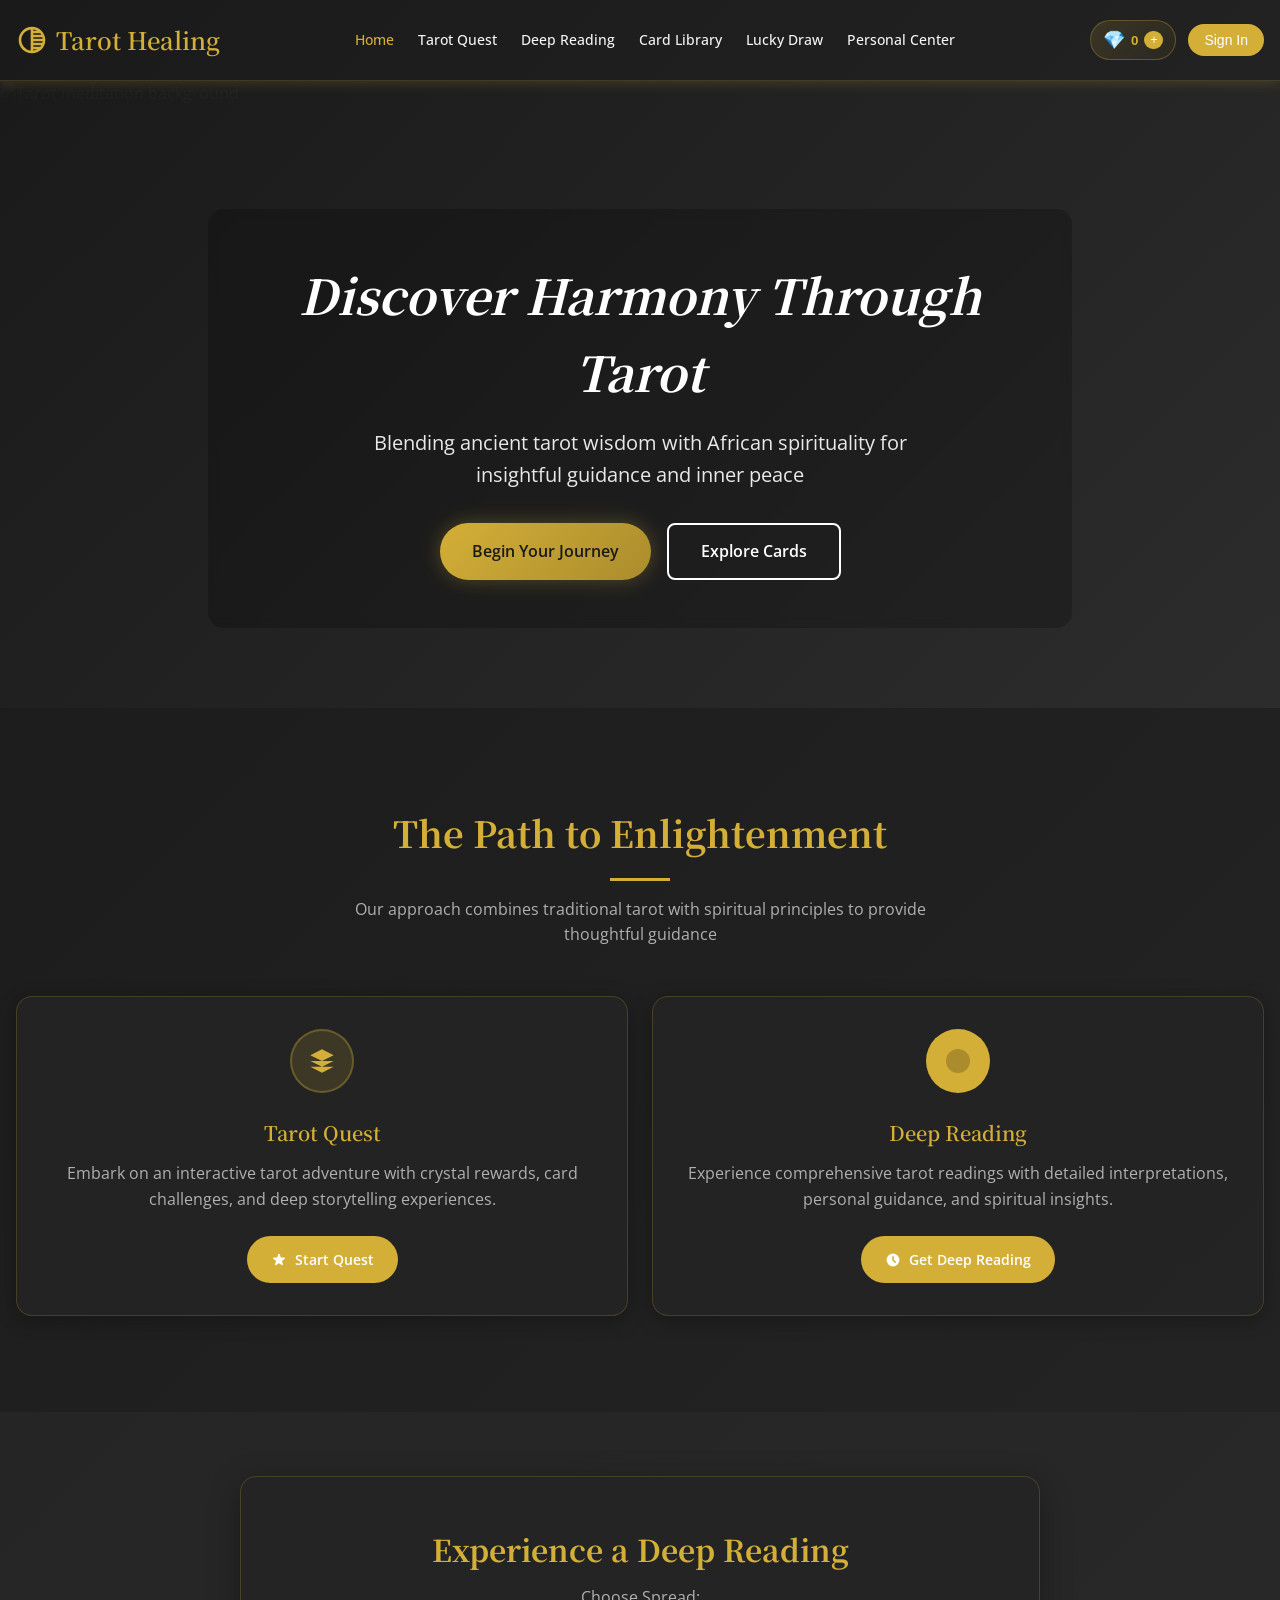
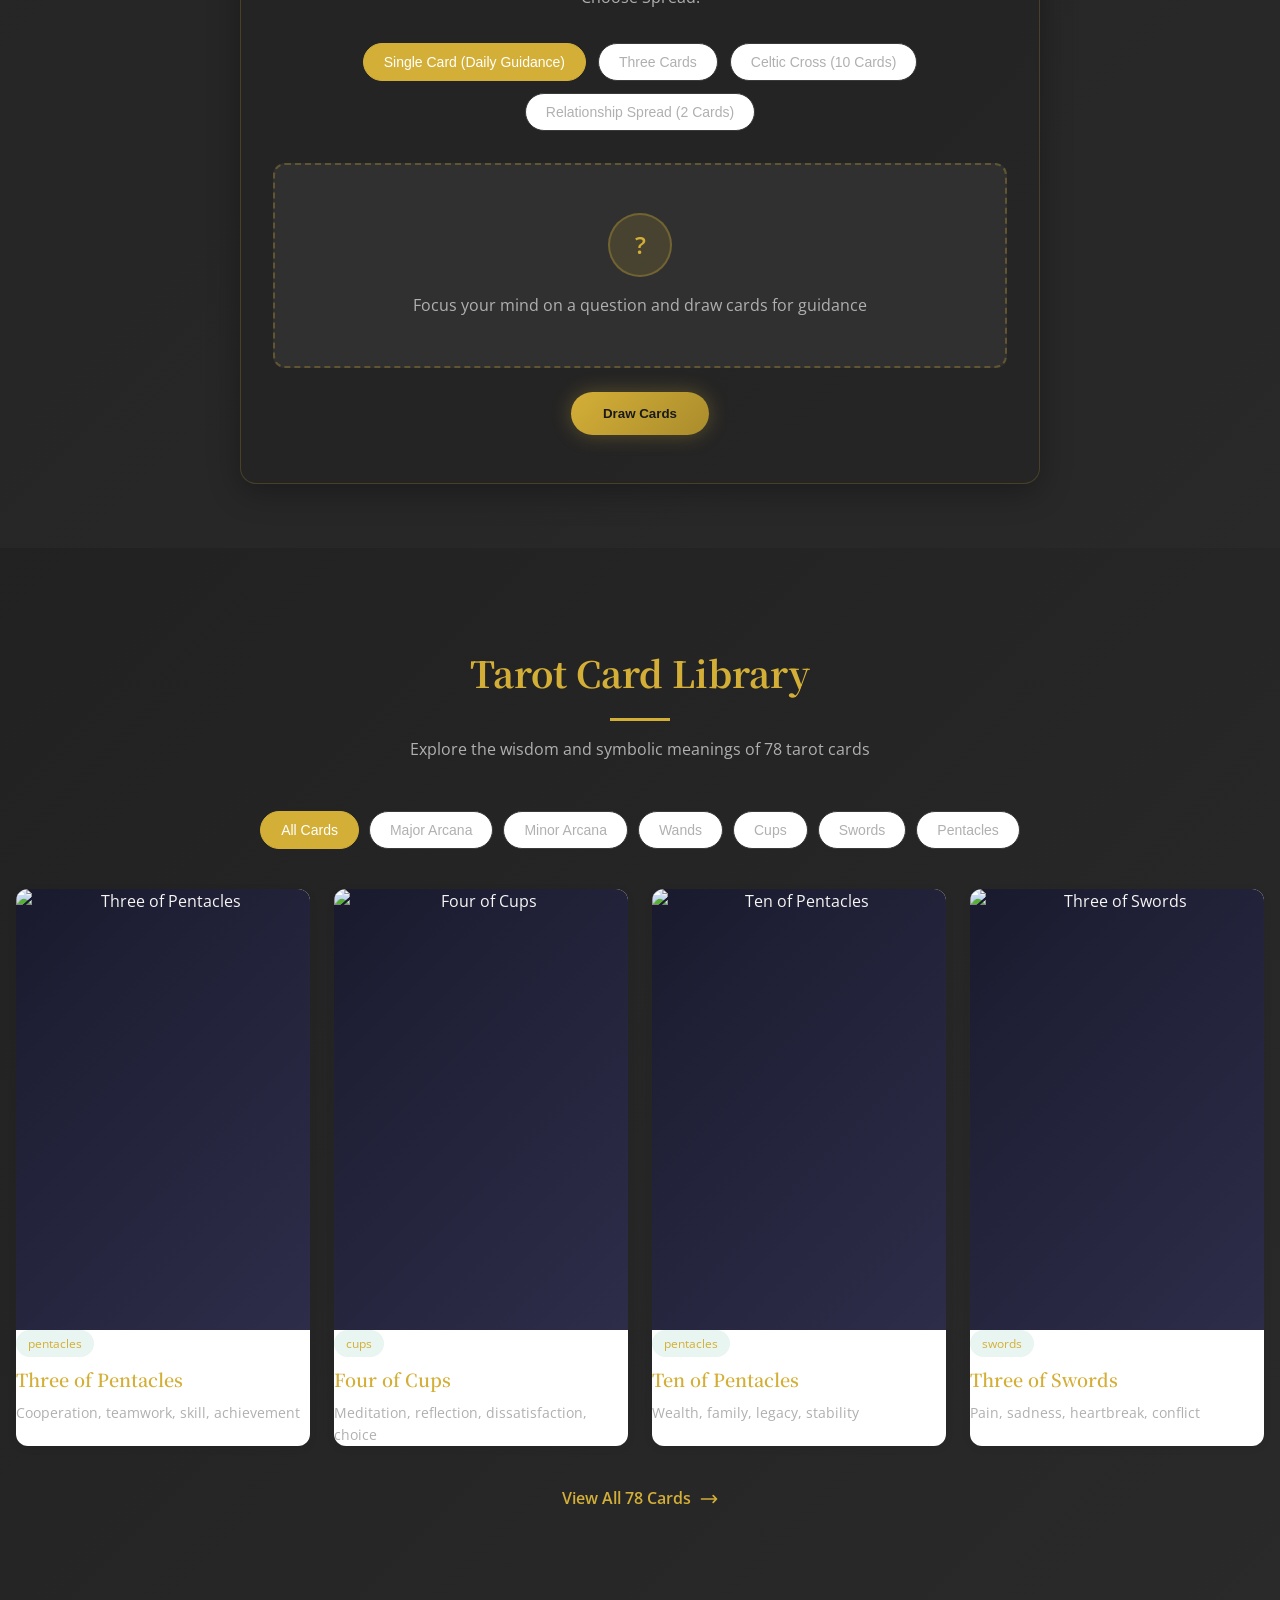
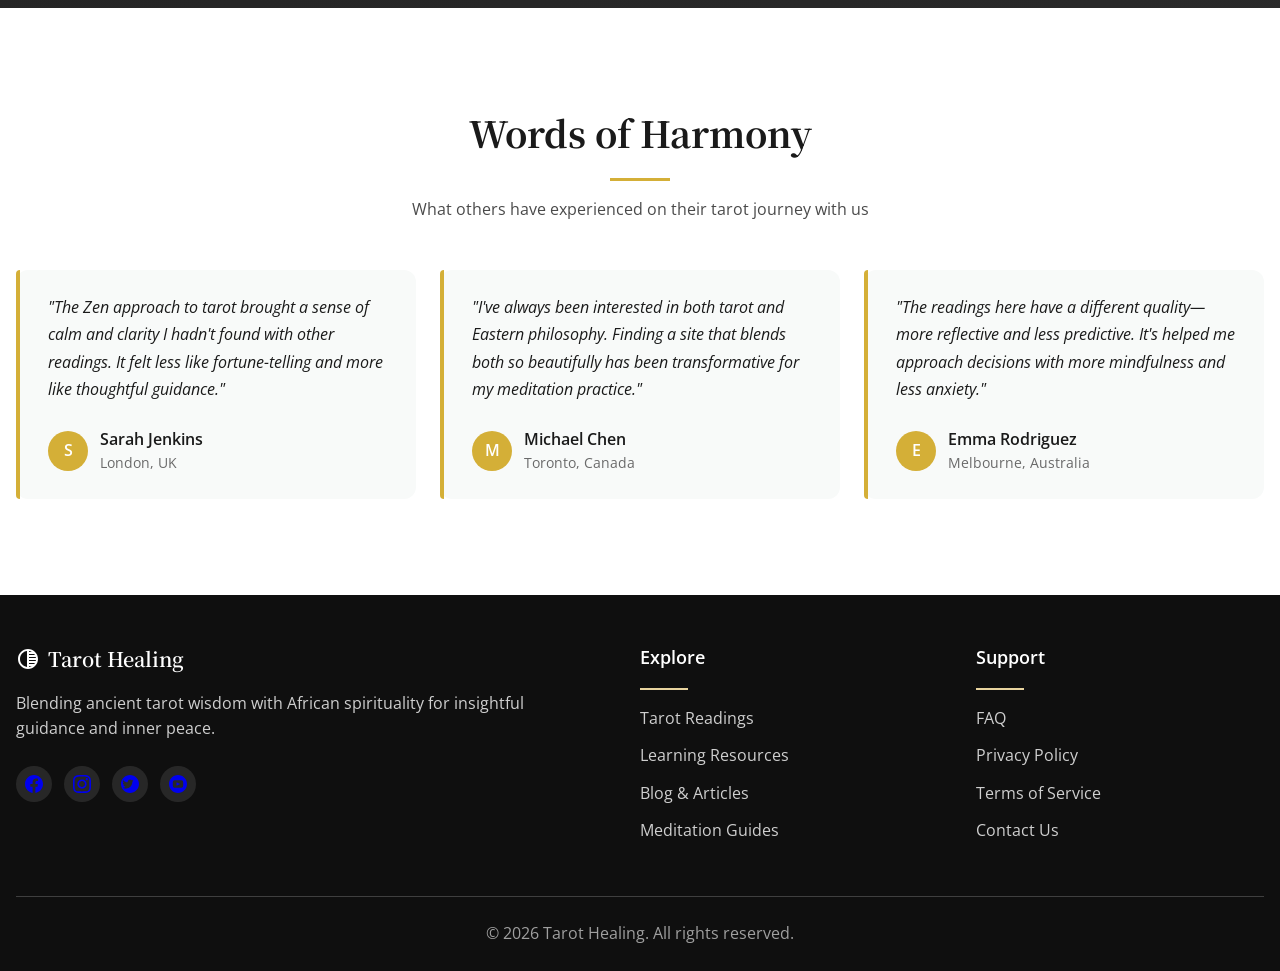
==== commit 8dc7ba37: "feat: 优化水晶购买菜单,兵器抽取重复的代码" ====
--- a/index.html
+++ b/index.html
@@ -36,10 +36,10 @@
                 <!-- Right Side Actions -->
                 <div class="header-actions">
                     <!-- Language Switcher -->
-                    <div class="lang-switcher">
+                    <!-- <div class="lang-switcher">
                         <button class="lang-btn active" data-lang="en">EN</button>
                         <button class="lang-btn" data-lang="zu">ZU</button>
-                    </div>
+                    </div> -->
 
                     <!-- Crystal Balance -->
                     <button class="crystal-btn" id="crystalBtn">
@@ -62,10 +62,10 @@
 
             <!-- Mobile Navigation -->
             <div class="mobile-menu" id="mobileMenu">
-                <div class="mobile-lang-switcher">
+                <!-- <div class="mobile-lang-switcher">
                     <button class="mobile-lang-btn active" data-lang="en">English</button>
                     <button class="mobile-lang-btn" data-lang="zu">isiZulu</button>
-                </div>
+                </div> -->
                 <ul class="mobile-nav-list">
                     <li><a href="index.html" class="mobile-nav-link active" data-i18n="home">Home</a></li>
                     <li><a href="tarot-quest.html" class="mobile-nav-link" data-i18n="tarotQuest">Tarot Quest</a></li>
--- a/styles.css
+++ b/styles.css
@@ -1132,7 +1132,7 @@
 
 .modal-content {
   position: relative;
-  background: white;
+  background: #262626;
   border-radius: 16px;
   padding: 32px;
   max-width: 500px;
@@ -1190,7 +1190,7 @@
 .package:hover,
 .package.selected {
   border-color: var(--primary);
-  background: #f8faf9;
+  /* background: #f8faf9; */
 }
 
 .package.popular {
@@ -1221,50 +1221,6 @@
 
 .modal-buy-btn {
   width: 100%;
-}
-
-/* 个人中心页面 */
-.unlock-card-section {
-  padding: 64px 16px;
-  position: relative;
-  z-index: 10;
-  max-width: 1200px;
-  margin: 0 auto;
-  text-align: center;
-  color: white;
-}
-
-.unlock-card-box {
-  background: rgba(0, 0, 0, 0.2);
-  backdrop-filter: blur(4px);
-  border-radius: 16px;
-  padding: 32px 24px;
-}
-
-.unlock-cards-list {
-  display: grid;
-  grid-template-columns: repeat(6, 1fr);
-  gap: 16px;
-}
-
-.unlock-card-item {
-  background: rgba(37, 37, 37, 0.9);
-  border: 1px solid rgba(212, 175, 55, 0.3);
-  border-radius: 12px;
-  overflow: hidden;
-  box-shadow: 0 4px 16px rgba(0, 0, 0, 0.4);
-  cursor: pointer;
-  transition: all 0.3s ease;
-}
-
-.unlock-card-item:hover {
-    transform: translateY(-6px);
-    box-shadow: 0 0 24px rgba(212, 175, 55, 0.3);
-    border-color: rgba(212, 175, 55, 0.6);
-}
-
-.unlock-card-box-title {
-  margin-bottom: 40px;
 }
 
 /* 通用卡片弹窗 */
